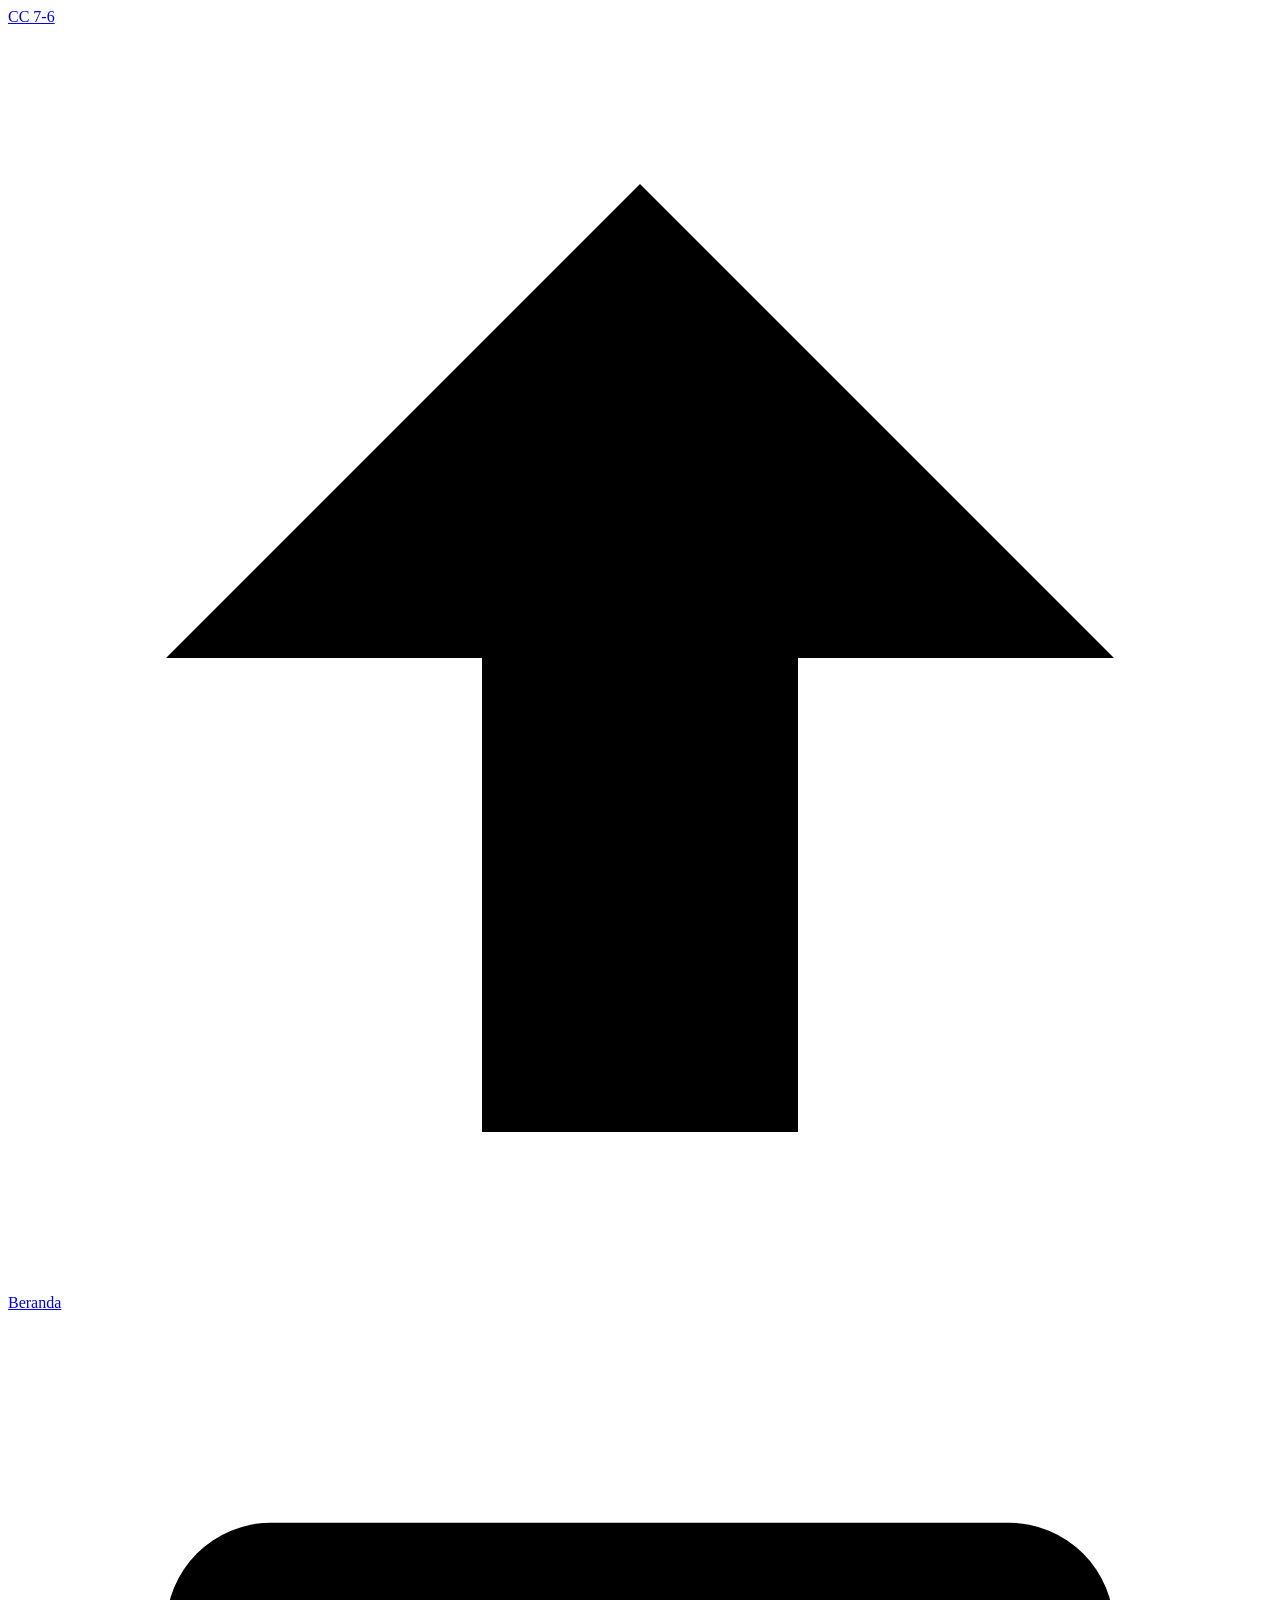
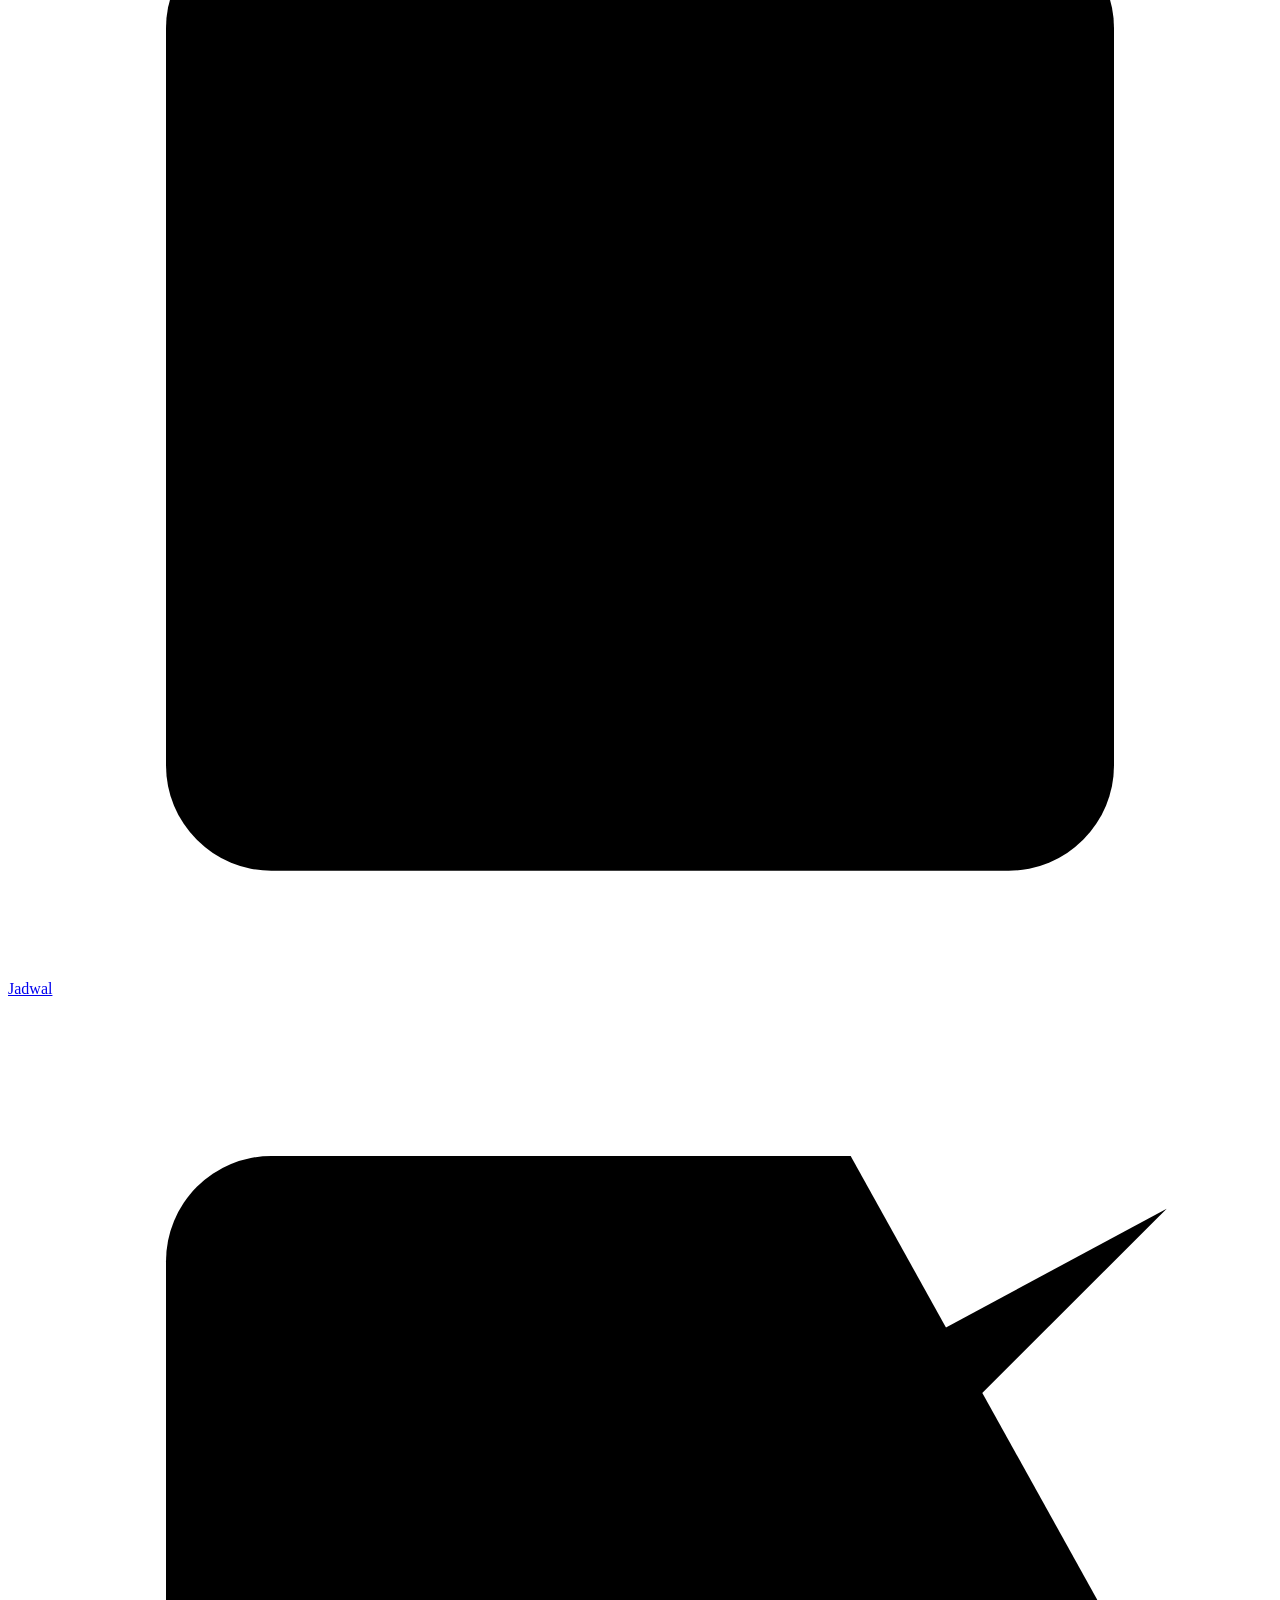
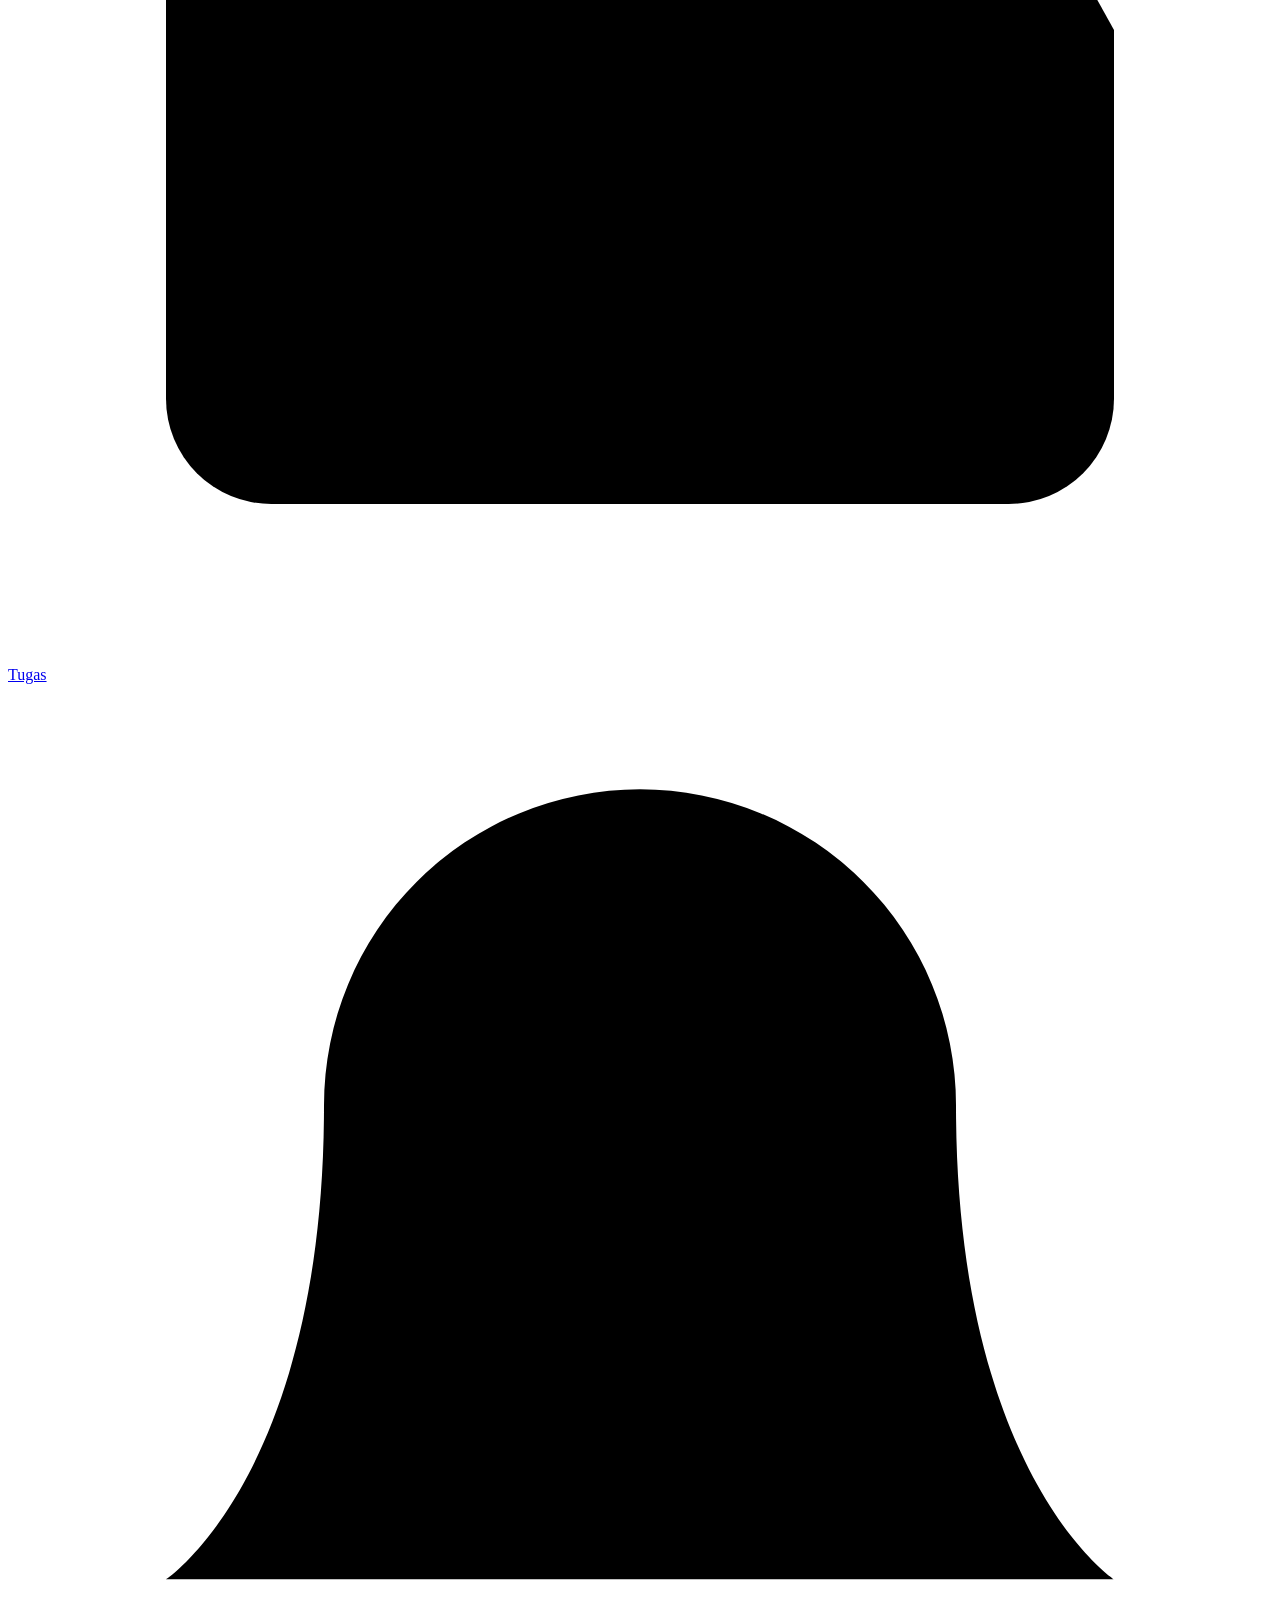
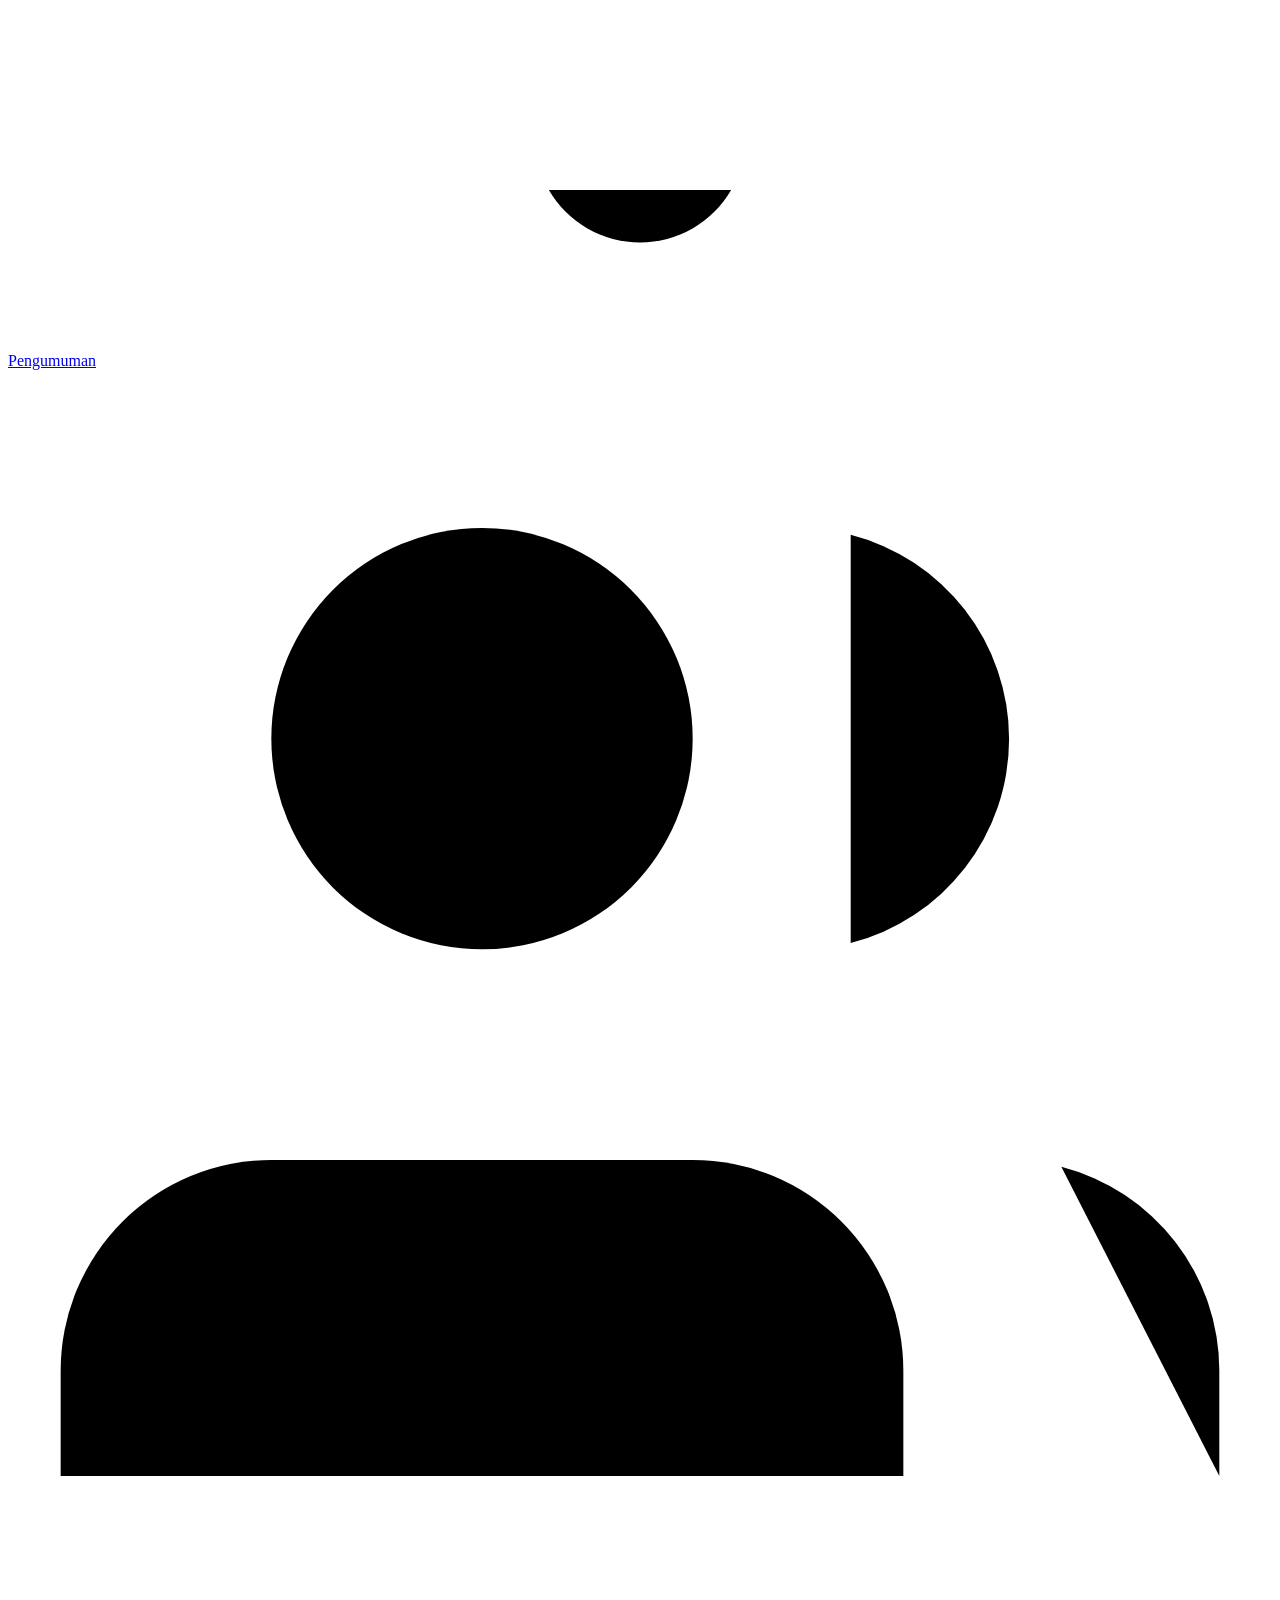
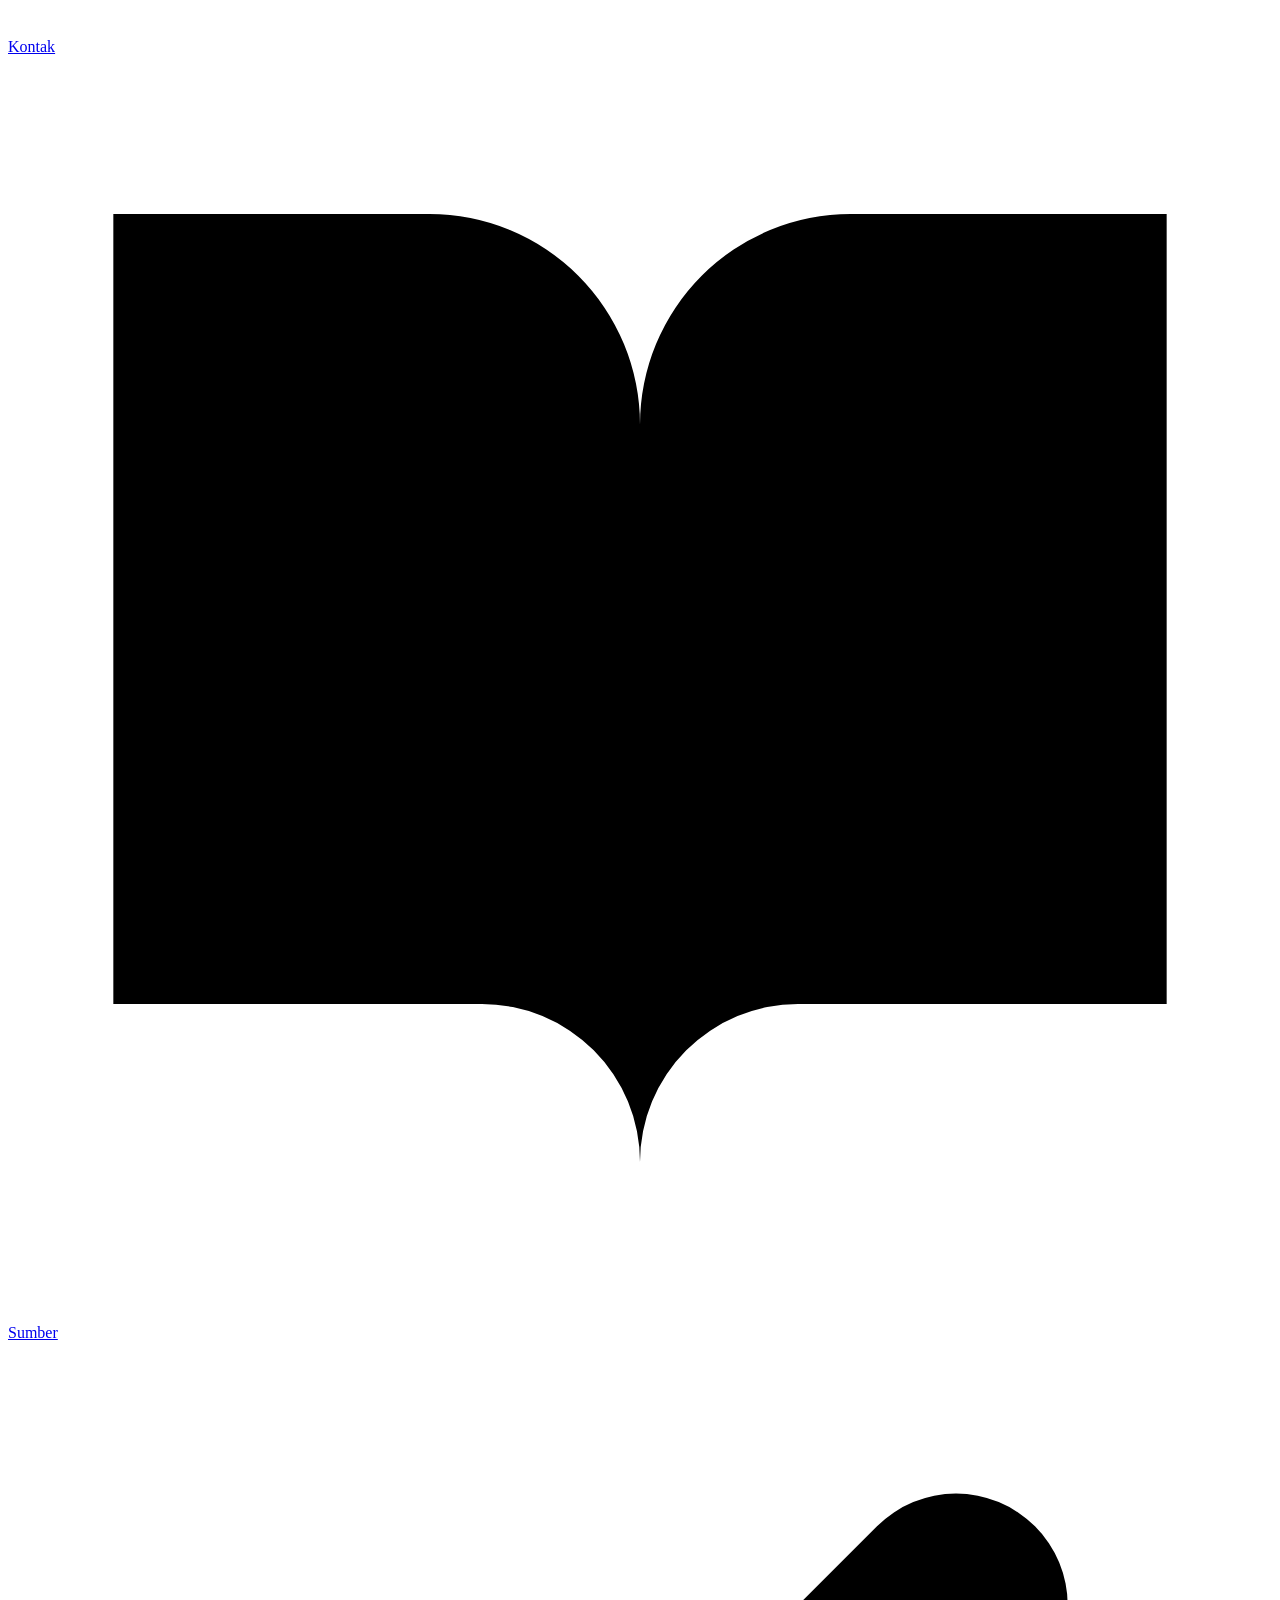
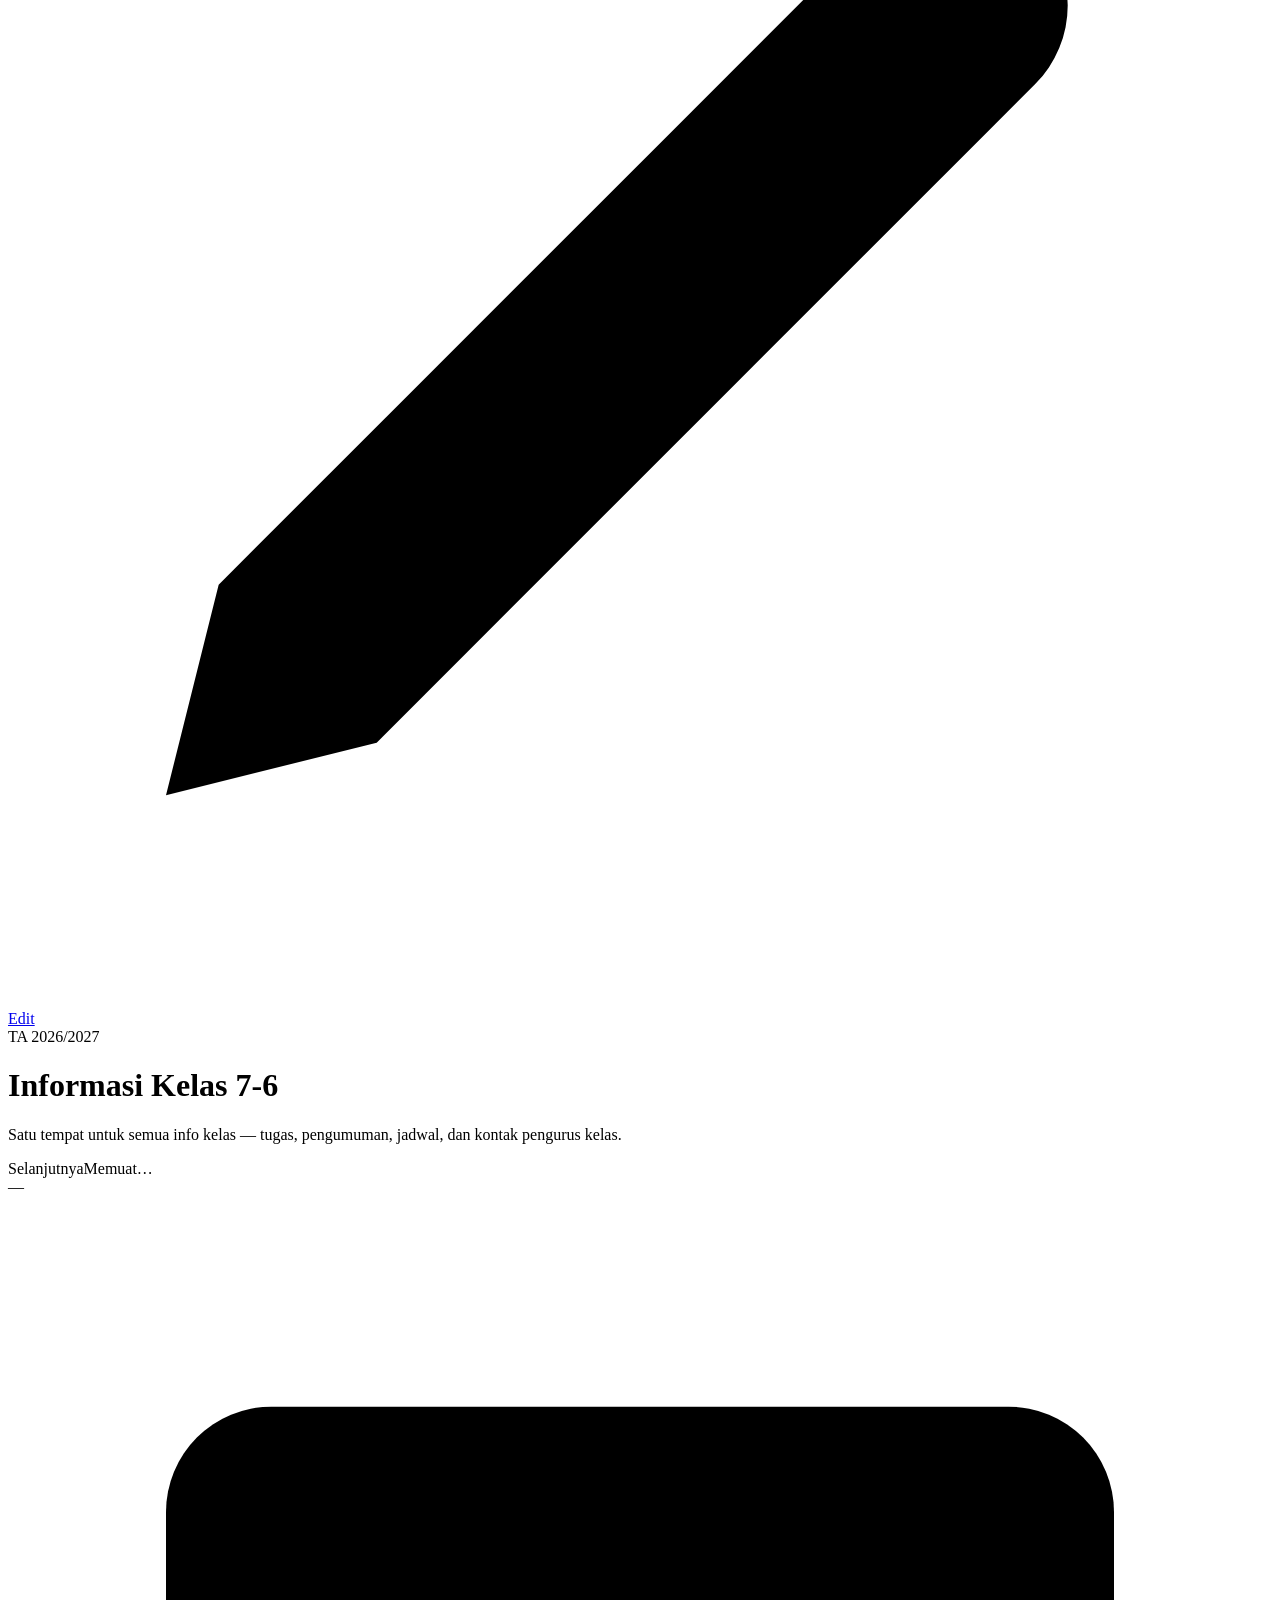
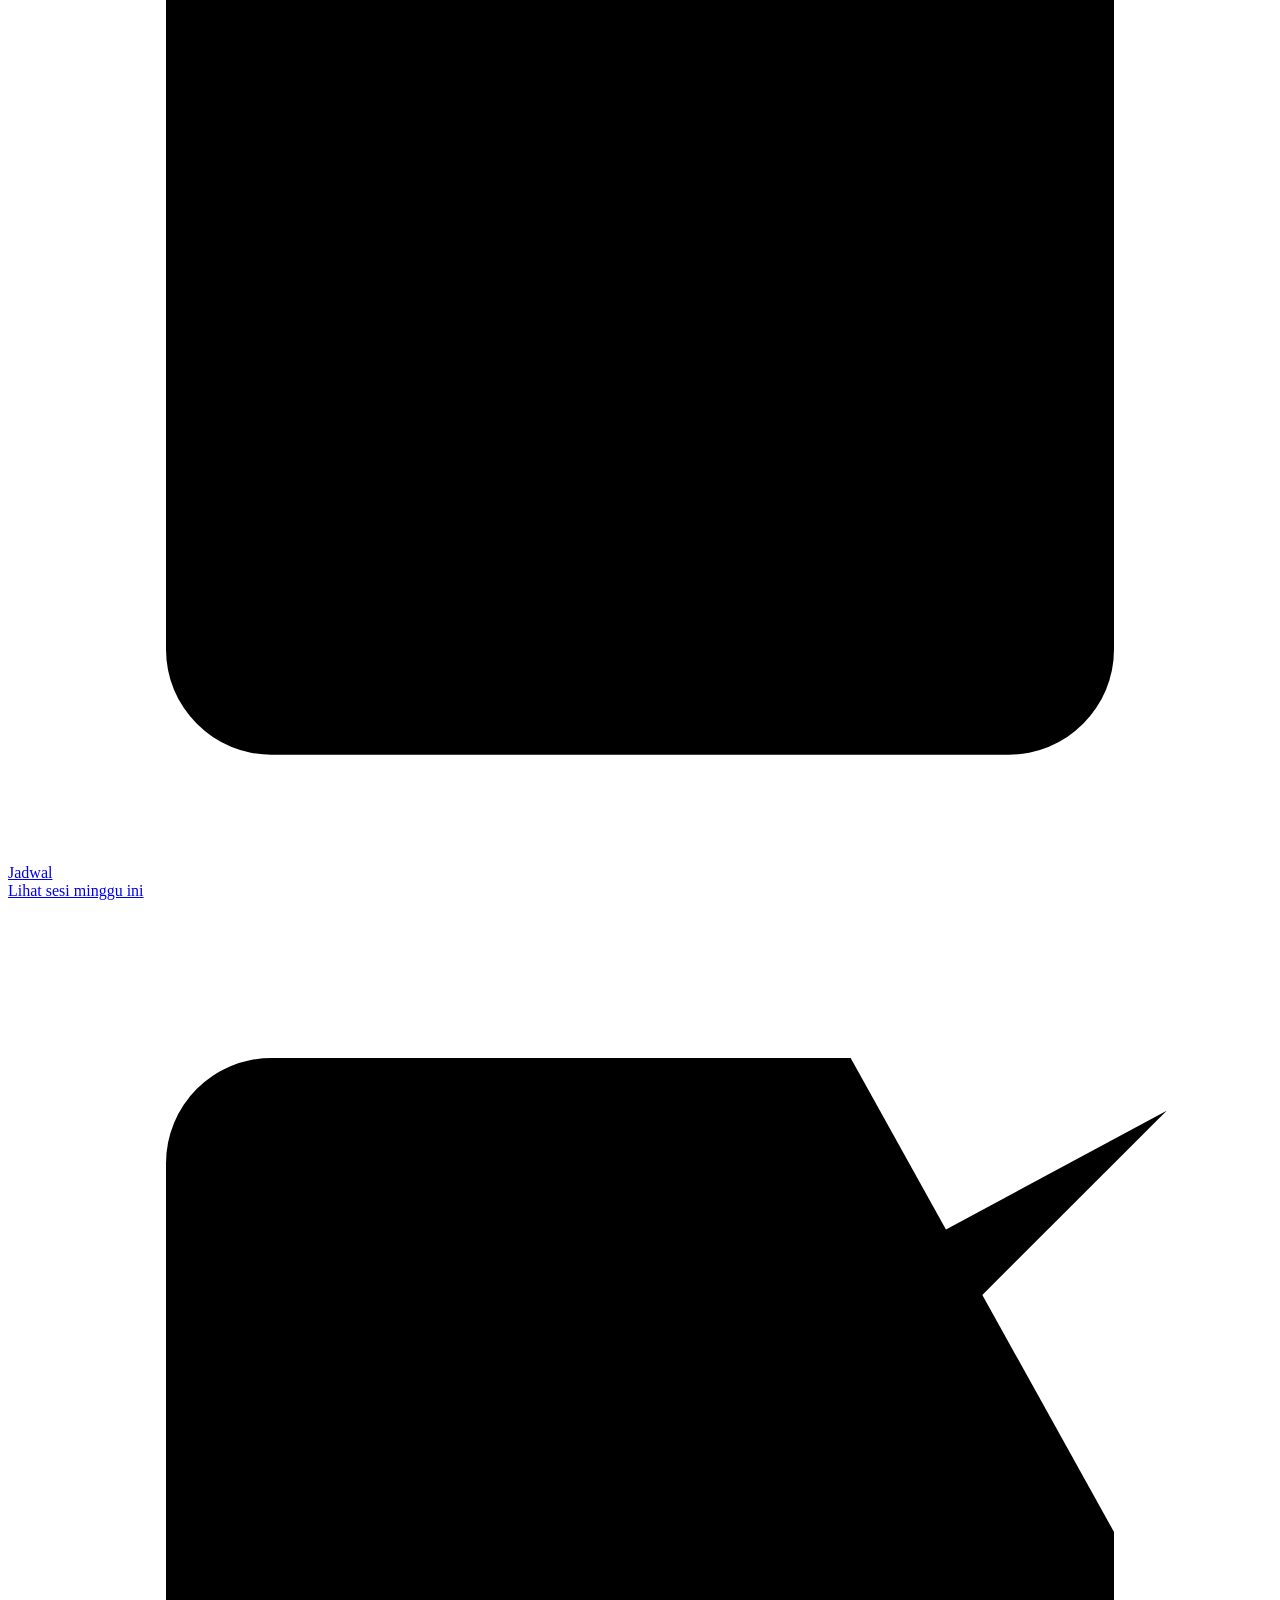
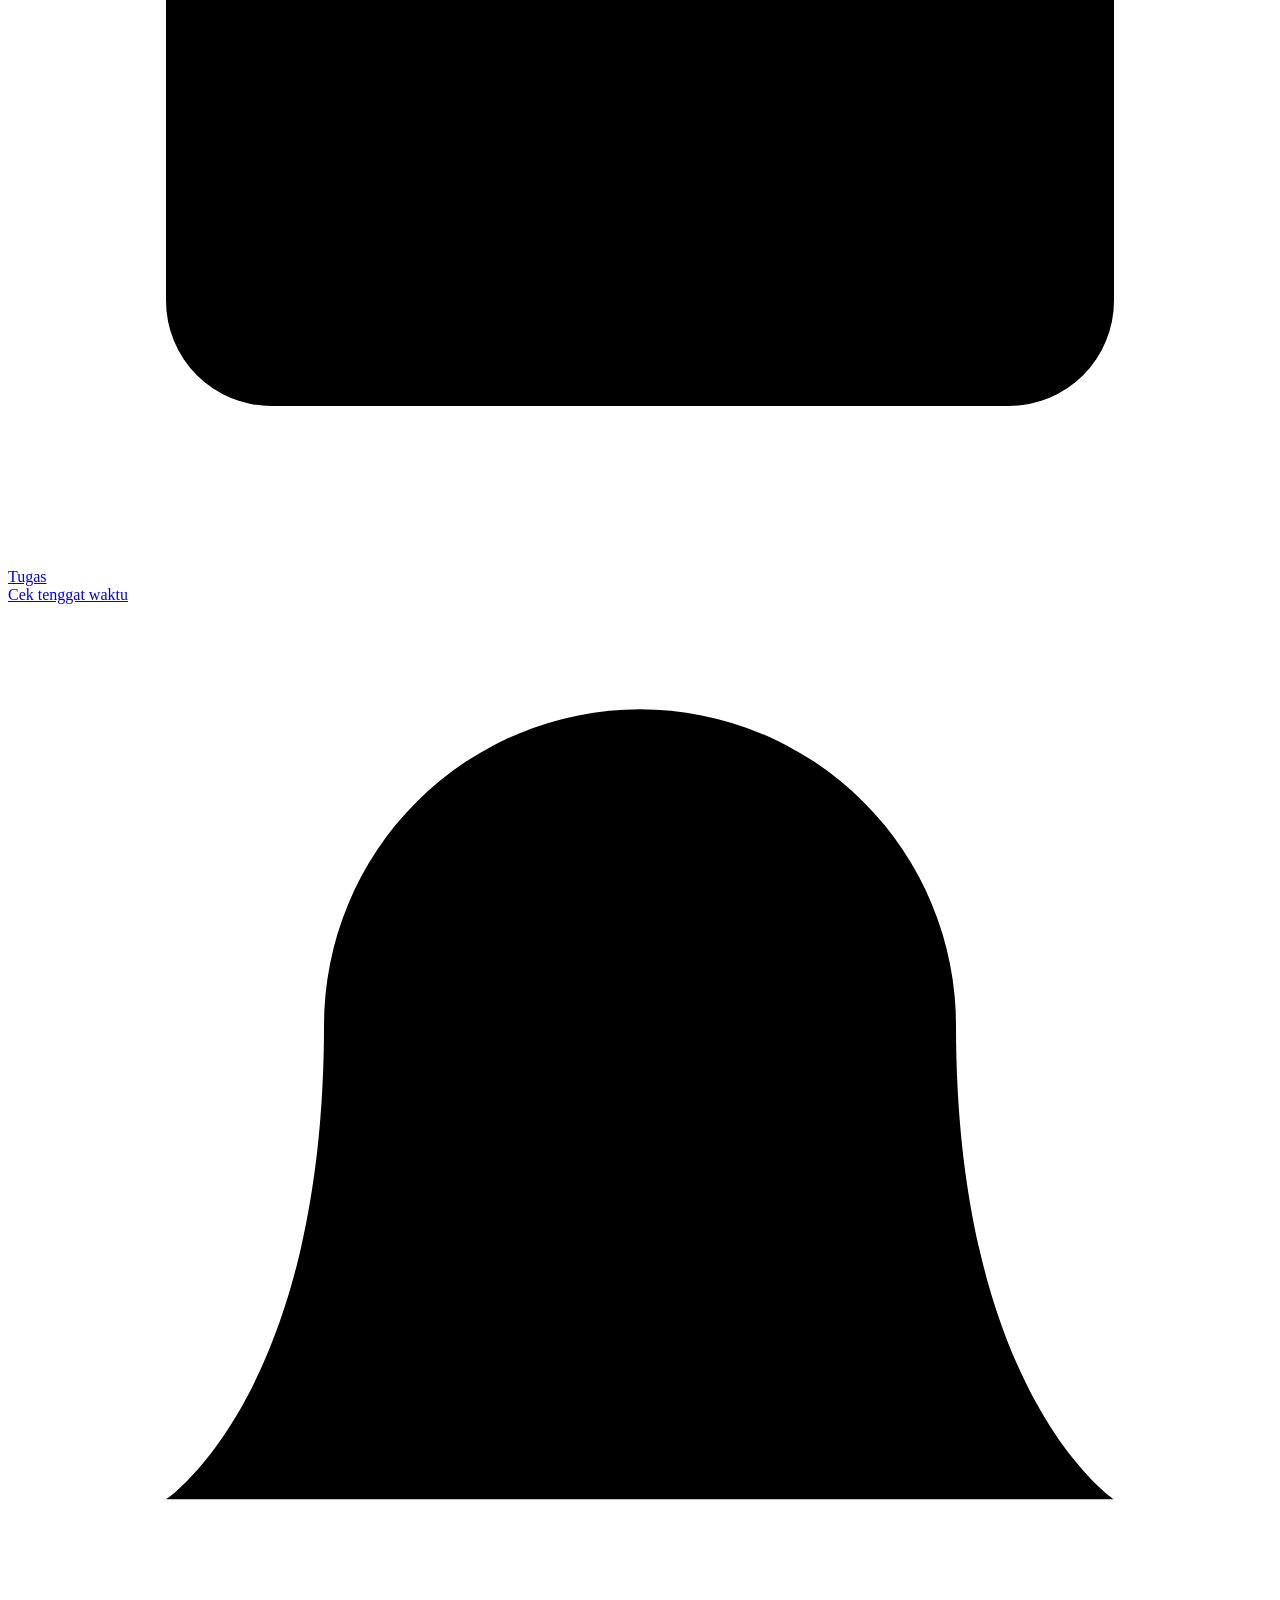
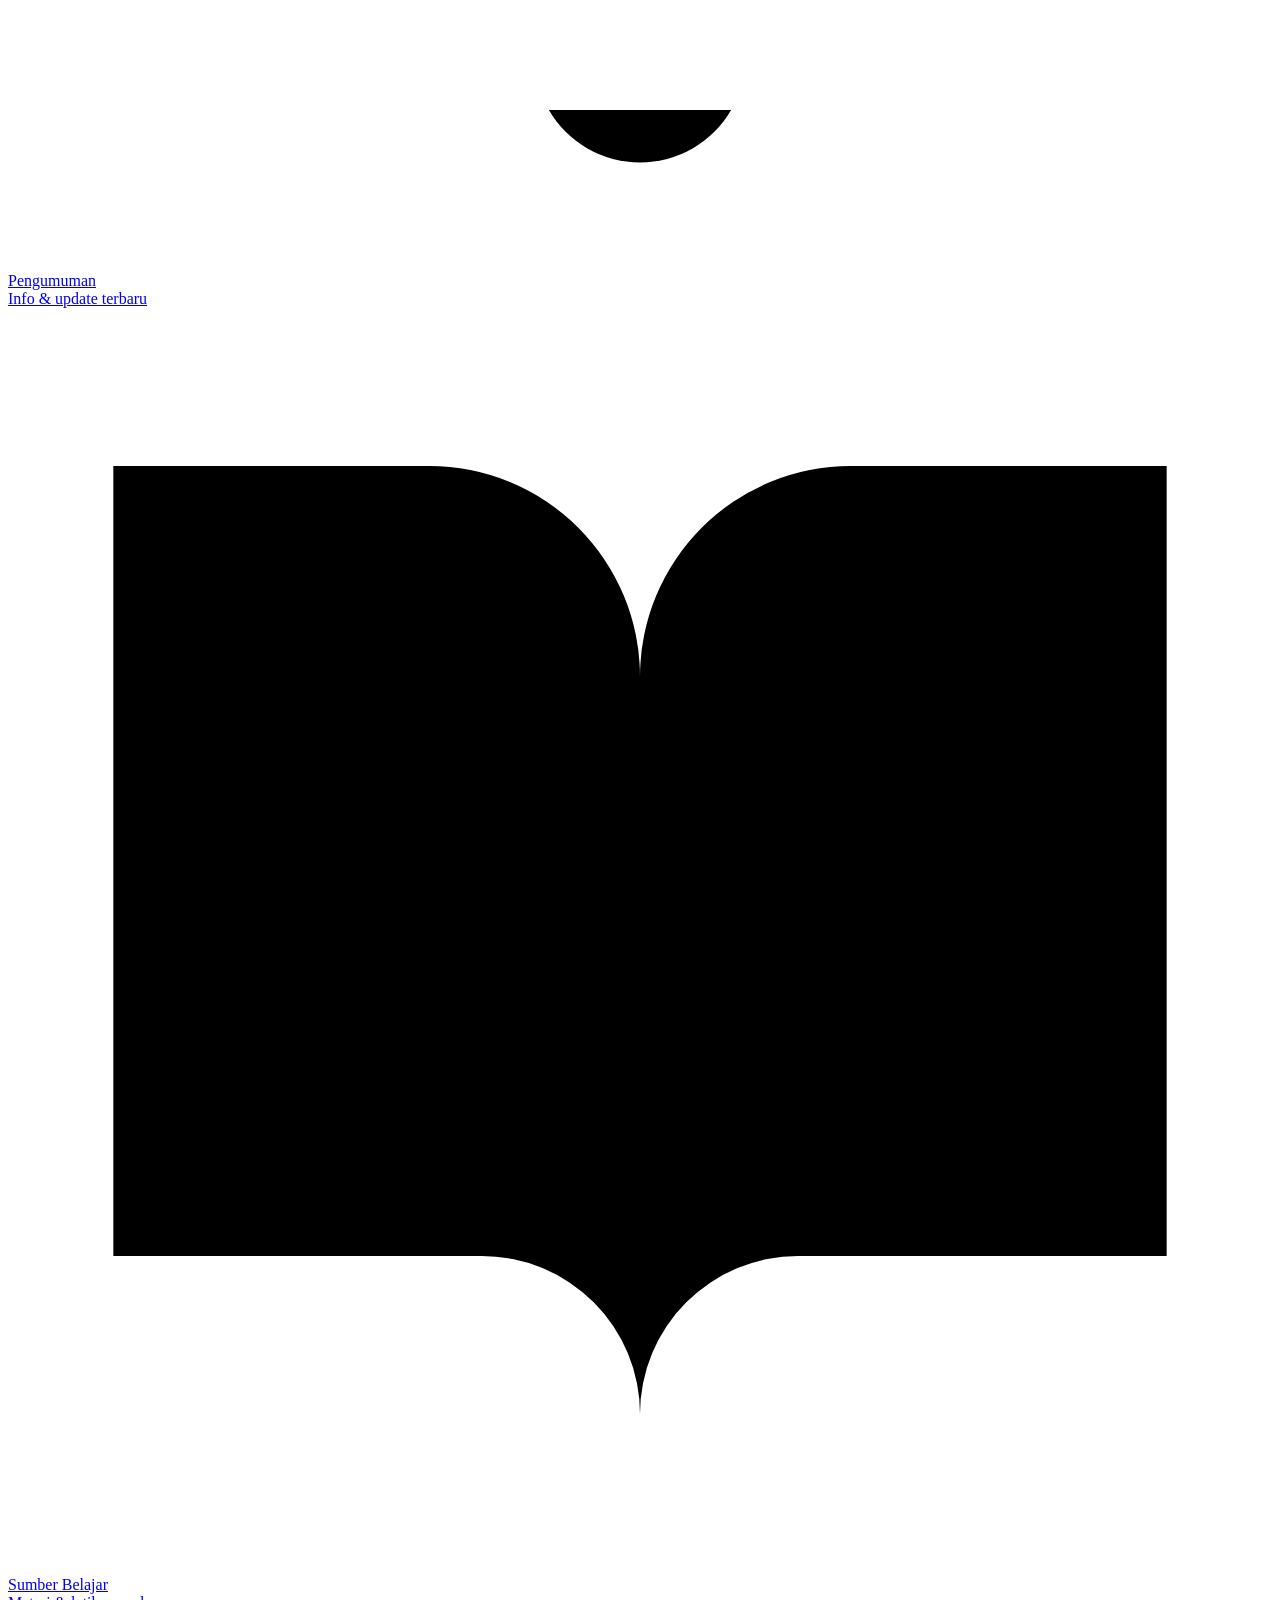
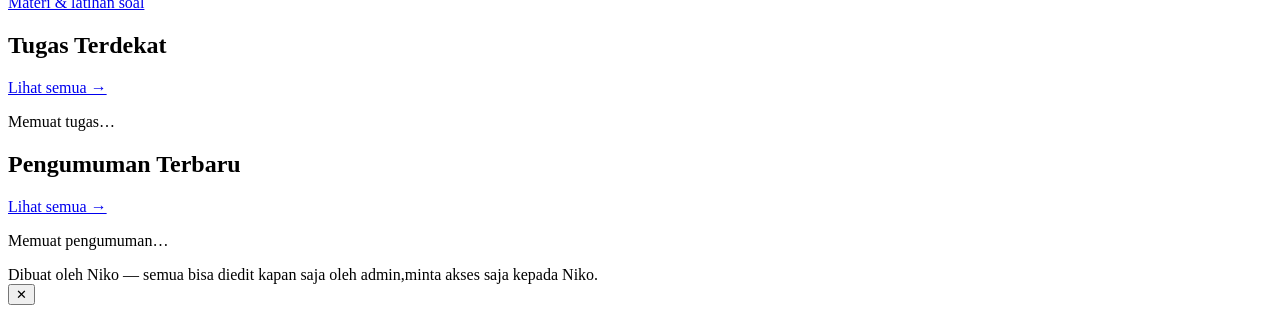
==== index.html @ 16ee94bc "Create index.html" ====
<!DOCTYPE html>
<html lang="id">
<head>
<meta charset="UTF-8">
<meta name="viewport" content="width=device-width, initial-scale=1.0">
<title>Ruang Kelas · 7-6 </title>
<link rel="preconnect" href="https://fonts.googleapis.com">
<link href="https://fonts.googleapis.com/css2?family=Plus+Jakarta+Sans:wght@500;600;700;800&family=Inter:wght@400;500;600&family=JetBrains+Mono:wght@500;600&display=swap" rel="stylesheet">
<link rel="stylesheet" href="styles.css">
</head>
<body>

<div class="ambient"><div class="blob orange"></div><div class="blob blue"></div><div class="blob small"></div></div>

<div class="topbar">
  <a href="index.html" class="brand"><span class="dot"></span>CC 7-6</a>
  <nav class="topnav">
    <a href="index.html" class="active"><svg viewBox="0 0 24 24"><path d="M3 12l9-9 9 9"/><path d="M9 21V9h6v12"/></svg>Beranda</a>
    <a href="jadwal.html"><svg viewBox="0 0 24 24"><rect x="3" y="4" width="18" height="18" rx="2"/><line x1="16" y1="2" x2="16" y2="6"/><line x1="8" y1="2" x2="8" y2="6"/><line x1="3" y1="10" x2="21" y2="10"/></svg>Jadwal</a>
    <a href="tugas.html"><svg viewBox="0 0 24 24"><polyline points="9 11 12 14 22 4"/><path d="M21 12v7a2 2 0 01-2 2H5a2 2 0 01-2-2V5a2 2 0 012-2h11"/></svg>Tugas</a>
    <a href="pengumuman.html"><svg viewBox="0 0 24 24"><path d="M18 8A6 6 0 006 8c0 7-3 9-3 9h18s-3-2-3-9"/><path d="M13.73 21a2 2 0 01-3.46 0"/></svg>Pengumuman</a>
    <a href="kontak.html"><svg viewBox="0 0 24 24"><path d="M17 21v-2a4 4 0 00-4-4H5a4 4 0 00-4 4v2"/><circle cx="9" cy="7" r="4"/><path d="M23 21v-2a4 4 0 00-3-3.87"/><path d="M16 3.13a4 4 0 010 7.75"/></svg>Kontak</a>
    <a href="sumber.html"><svg viewBox="0 0 24 24"><path d="M2 3h6a4 4 0 014 4v14a3 3 0 00-3-3H2z"/><path d="M22 3h-6a4 4 0 00-4 4v14a3 3 0 013-3h7z"/></svg>Sumber</a>
  </nav>
  <a href="#" class="edit-btn"><svg viewBox="0 0 24 24"><path d="M12 20h9"/><path d="M16.5 3.5a2.121 2.121 0 013 3L7 19l-4 1 1-4z"/></svg>Edit</a>
</div>

<div class="hero" data-reveal>
  <span class="eyebrow"><span class="pulse"></span>TA 2026/2027</span>
  <h1>Informasi Kelas 7-6</h1>
  <p>Satu tempat untuk semua info kelas — tugas, pengumuman, jadwal, dan kontak pengurus kelas.</p>
  <div class="countdown">
    <div class="countdown-inner">
      <div class="label"><span class="tag">Selanjutnya</span><span class="what" id="next-name">Memuat…</span></div>
      <div class="timer mono" id="countdown-timer">—</div>
    </div>
  </div>
</div>

<main>

  <div class="quick-grid" data-reveal>
    <a class="quick-card" href="jadwal.html"><div class="icon-wrap"><svg viewBox="0 0 24 24"><rect x="3" y="4" width="18" height="18" rx="2"/><line x1="16" y1="2" x2="16" y2="6"/><line x1="8" y1="2" x2="8" y2="6"/><line x1="3" y1="10" x2="21" y2="10"/></svg></div><div class="title">Jadwal</div><div class="sub">Lihat sesi minggu ini</div></a>
    <a class="quick-card" href="tugas.html"><div class="icon-wrap"><svg viewBox="0 0 24 24"><polyline points="9 11 12 14 22 4"/><path d="M21 12v7a2 2 0 01-2 2H5a2 2 0 01-2-2V5a2 2 0 012-2h11"/></svg></div><div class="title">Tugas</div><div class="sub">Cek tenggat waktu</div></a>
    <a class="quick-card" href="pengumuman.html"><div class="icon-wrap"><svg viewBox="0 0 24 24"><path d="M18 8A6 6 0 006 8c0 7-3 9-3 9h18s-3-2-3-9"/><path d="M13.73 21a2 2 0 01-3.46 0"/></svg></div><div class="title">Pengumuman</div><div class="sub">Info & update terbaru</div></a>
    <a class="quick-card" href="sumber.html"><div class="icon-wrap"><svg viewBox="0 0 24 24"><path d="M2 3h6a4 4 0 014 4v14a3 3 0 00-3-3H2z"/><path d="M22 3h-6a4 4 0 00-4 4v14a3 3 0 013-3h7z"/></svg></div><div class="title">Sumber Belajar</div><div class="sub">Materi & latihan soal</div></a>
  </div>

  <div class="preview-grid">
    <div class="panel" data-reveal>
      <div class="kicker">
        <div class="left"><span class="swatch orange"></span><h2>Tugas Terdekat</h2></div>
        <a class="see-all" href="tugas.html">Lihat semua →</a>
      </div>
      <div id="upcoming-preview"><p class="state-msg">Memuat tugas…</p></div>
    </div>
    <div class="panel" data-reveal>
      <div class="kicker">
        <div class="left"><span class="swatch blue"></span><h2>Pengumuman Terbaru</h2></div>
        <a class="see-all" href="pengumuman.html">Lihat semua →</a>
      </div>
      <div id="announcement-preview"><p class="state-msg">Memuat pengumuman…</p></div>
    </div>
  </div>

</main>

<footer>Dibuat oleh Niko — semua bisa diedit kapan saja oleh admin,minta akses saja kepada Niko.</footer>

<div class="modal-overlay" id="modal-overlay">
  <div class="modal">
    <button class="modal-close" id="modal-close" aria-label="Tutup">✕</button>
    <span class="modal-tag" id="modal-tag"></span>
    <h3 id="modal-title"></h3>
    <p id="modal-body"></p>
  </div>
</div>

<script src="script.js"></script>
<script>
  fetchSheet(ASSIGNMENTS_CSV_URL).then(rows => {
    const upcoming = computeUpcoming(rows).slice(0, 3);
    setCountdownFromRows(computeUpcoming(rows));
    const el = document.getElementById('upcoming-preview');
    if(!upcoming.length){ el.innerHTML = '<p class="state-msg">Tidak ada tugas mendatang. 🎉</p>'; return; }
    el.innerHTML = upcoming.map(r => {
      const id = registerModal('orange', 'Tenggat ' + (r.DueDateDisplay || ''), r.Name || '', r.FullDetails || '');
      return `<div class="ticket" data-modal="${id}">
        <span class="name">${escapeHtml(r.Name || '')}${r.ShortNote ? `<small>${escapeHtml(r.ShortNote)}</small>` : ''}</span>
        <span class="due mono">${escapeHtml(r.DueDateDisplay || '')}</span>
      </div>`;
    }).join('');
    attachModalHandlers();
  }).catch(() => {
    document.getElementById('upcoming-preview').innerHTML = '<p class="state-msg error">Sheet tugas belum terhubung — lihat panduan setup.</p>';
    document.getElementById('next-name').textContent = 'Belum terhubung';
  });

  fetchSheet(ANNOUNCEMENTS_CSV_URL).then(rows => {
    const latest = rows.slice(-2).reverse();
    const el = document.getElementById('announcement-preview');
    if(!latest.length){ el.innerHTML = '<p class="state-msg">Belum ada pengumuman.</p>'; return; }
    el.innerHTML = latest.map(r => {
      const id = registerModal('blue', 'Diposting ' + (r.DatePosted || ''), r.ShortText || '', r.FullDetails || '');
      return `<div class="announcement" data-modal="${id}">
        <span class="date mono">${escapeHtml(r.DatePosted || '')}</span>
        <p>${escapeHtml(r.ShortText || '')}</p>
      </div>`;
    }).join('');
    attachModalHandlers();
  }).catch(() => {
    document.getElementById('announcement-preview').innerHTML = '<p class="state-msg error">Sheet pengumuman belum terhubung — lihat panduan setup.</p>';
  });
</script>

</body>
</html>
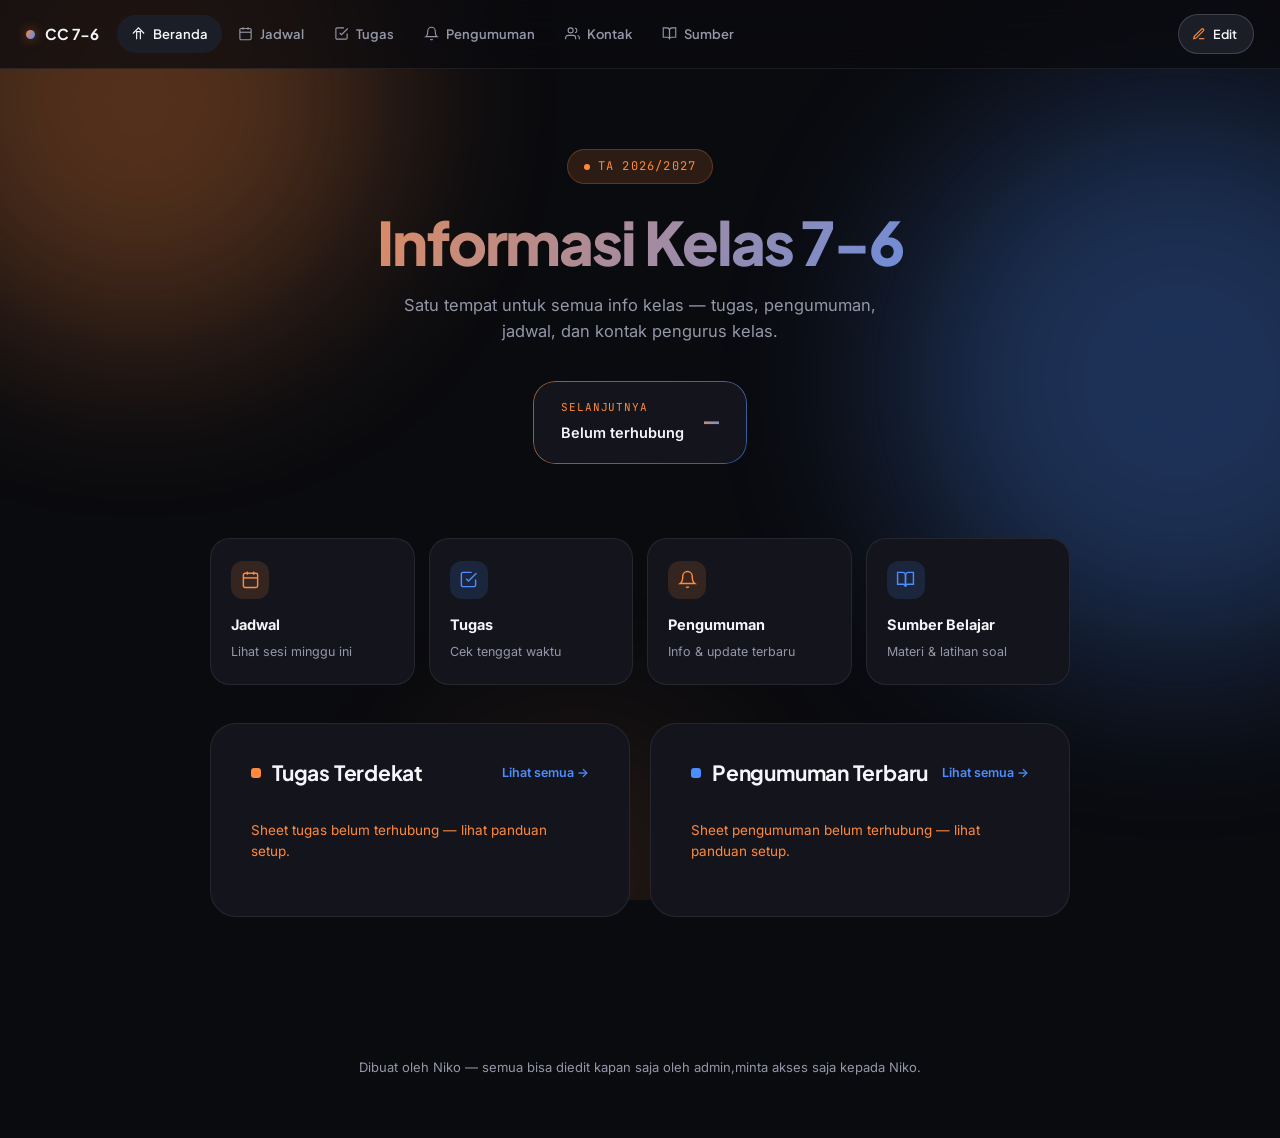
==== commit dcf13cfb: "Update index.html" ====
--- a/index.html
+++ b/index.html
@@ -3,6 +3,7 @@
 <head>
 <meta charset="UTF-8">
 <meta name="viewport" content="width=device-width, initial-scale=1.0">
+  <link rel="icon" type="image/png" href="favicon.png">
 <title>Ruang Kelas · 7-6 </title>
 <link rel="preconnect" href="https://fonts.googleapis.com">
 <link href="https://fonts.googleapis.com/css2?family=Plus+Jakarta+Sans:wght@500;600;700;800&family=Inter:wght@400;500;600&family=JetBrains+Mono:wght@500;600&display=swap" rel="stylesheet">
--- a/styles.css
+++ b/styles.css
@@ -0,0 +1,214 @@
+:root{
+  --bg:#0A0B0F;
+  --surface:#14151C;
+  --surface-2:#1C1E27;
+  --surface-3:#252734;
+  --line:rgba(255,255,255,0.08);
+  --line-strong:rgba(255,255,255,0.16);
+  --text:#F5F6FA;
+  --muted:#9497A8;
+  --blue:#4C8DFF;
+  --blue-soft:rgba(76,141,255,0.14);
+  --orange:#FF8A3D;
+  --orange-soft:rgba(255,138,61,0.14);
+  --gradient:linear-gradient(120deg,var(--orange),var(--blue));
+  --ease:cubic-bezier(.16,1,.3,1);
+}
+*{box-sizing:border-box;}
+html{scroll-behavior:smooth;}
+body{
+  margin:0; background:var(--bg); color:var(--text);
+  font-family:'Inter',sans-serif; line-height:1.6;
+  -webkit-font-smoothing:antialiased; overflow-x:hidden;
+  animation:pageFade .6s var(--ease);
+}
+@keyframes pageFade{ from{ opacity:0; transform:translateY(8px); } to{ opacity:1; transform:translateY(0); } }
+h1,h2,h3{ font-family:'Plus Jakarta Sans',sans-serif; margin:0; }
+.mono{ font-family:'JetBrains Mono',monospace; }
+a{ color:inherit; }
+
+[data-reveal]{ opacity:0; transform:translateY(20px); transition:opacity .7s var(--ease), transform .7s var(--ease); }
+[data-reveal].is-visible{ opacity:1; transform:translateY(0); }
+
+/* ---------- Ambient background ---------- */
+.ambient{ position:fixed; inset:0; z-index:-1; overflow:hidden; }
+.blob{ position:absolute; border-radius:50%; filter:blur(95px); opacity:.3; }
+.blob.orange{ width:480px;height:480px; background:var(--orange); top:-140px; left:-100px; animation:float1 20s ease-in-out infinite; }
+.blob.blue{ width:560px;height:560px; background:var(--blue); top:100px; right:-180px; animation:float2 24s ease-in-out infinite; }
+.blob.small{ width:260px;height:260px; background:var(--orange); bottom:-100px; left:35%; opacity:.14; animation:float1 26s ease-in-out infinite reverse; }
+@keyframes float1{ 0%,100%{ transform:translate(0,0); } 50%{ transform:translate(50px,60px); } }
+@keyframes float2{ 0%,100%{ transform:translate(0,0); } 50%{ transform:translate(-60px,-40px); } }
+
+/* ---------- Topbar ---------- */
+.topbar{
+  position:sticky; top:0; z-index:60;
+  display:flex; align-items:center; gap:18px;
+  padding:14px 26px;
+  background:rgba(10,11,15,0.72);
+  backdrop-filter:blur(20px); -webkit-backdrop-filter:blur(20px);
+  border-bottom:1px solid var(--line);
+  flex-wrap:wrap;
+}
+.brand{ display:flex; align-items:center; gap:10px; font-family:'Plus Jakarta Sans',sans-serif; font-weight:700; font-size:15px; white-space:nowrap; text-decoration:none; color:var(--text); }
+.brand .dot{ width:9px;height:9px;border-radius:50%; background:var(--gradient); flex-shrink:0; box-shadow:0 0 12px rgba(255,138,61,.5); }
+.topnav{ display:flex; gap:2px; overflow-x:auto; flex:1; scrollbar-width:none; }
+.topnav::-webkit-scrollbar{ display:none; }
+.topnav a{
+  text-decoration:none; display:flex; align-items:center; gap:7px;
+  font-family:'Plus Jakarta Sans',sans-serif; font-weight:600; font-size:13px;
+  color:var(--muted); padding:9px 14px; border-radius:999px; white-space:nowrap;
+  transition:background .25s var(--ease), color .25s var(--ease);
+}
+.topnav a svg{ width:15px; height:15px; stroke:currentColor; fill:none; stroke-width:1.8; }
+.topnav a:hover{ color:var(--text); }
+.topnav a.active{ background:var(--surface-2); color:var(--text); }
+
+.edit-btn{
+  display:inline-flex; align-items:center; gap:7px;
+  padding:9px 16px 9px 13px; border-radius:999px;
+  background:var(--surface-2); border:1px solid var(--line-strong);
+  color:var(--text); text-decoration:none;
+  font-family:'Plus Jakarta Sans',sans-serif; font-weight:600; font-size:12.5px;
+  white-space:nowrap; transition:transform .25s var(--ease), border-color .25s var(--ease), background .25s var(--ease);
+}
+.edit-btn svg{ width:14px; height:14px; stroke:var(--orange); fill:none; stroke-width:2; }
+.edit-btn:hover{ transform:translateY(-1px); border-color:var(--orange); background:var(--surface-3); }
+
+/* ---------- Page head ---------- */
+.page-head{ max-width:900px; margin:0 auto; padding:52px 24px 6px; }
+.page-head .eyebrow{
+  display:inline-flex; align-items:center; gap:8px;
+  font-family:'JetBrains Mono',monospace; font-size:11.5px; letter-spacing:.1em; text-transform:uppercase;
+  color:var(--orange); background:var(--orange-soft); padding:6px 14px; border-radius:999px; margin-bottom:18px;
+  border:1px solid rgba(255,138,61,0.25);
+}
+.page-head h1{ font-size:clamp(30px,5.5vw,44px); font-weight:800; letter-spacing:-0.03em; }
+.page-head p{ color:var(--muted); margin-top:12px; max-width:520px; font-size:15.5px; }
+
+/* ---------- Hero (Beranda) ---------- */
+.hero{ max-width:960px; margin:0 auto; padding:80px 24px 30px; text-align:center; }
+.hero .eyebrow{
+  display:inline-flex; align-items:center; gap:8px;
+  font-family:'JetBrains Mono',monospace; font-size:12px; letter-spacing:.1em; text-transform:uppercase;
+  color:var(--orange); background:var(--orange-soft); padding:7px 16px; border-radius:999px; margin-bottom:26px;
+  border:1px solid rgba(255,138,61,0.25);
+}
+.hero .eyebrow .pulse{ width:6px;height:6px;border-radius:50%; background:var(--orange); animation:pulse 2s ease-in-out infinite; }
+@keyframes pulse{ 0%,100%{ opacity:1; box-shadow:0 0 0 0 rgba(255,138,61,.5); } 50%{ opacity:.5; box-shadow:0 0 0 6px rgba(255,138,61,0); } }
+.hero h1{ font-size:clamp(38px,7vw,60px); font-weight:800; letter-spacing:-0.035em; background:var(--gradient); -webkit-background-clip:text; background-clip:text; color:transparent; line-height:1.06; }
+.hero p{ max-width:480px; margin:18px auto 0; color:var(--muted); font-size:16.5px; }
+
+.countdown{ display:inline-flex; align-items:center; gap:20px; margin-top:36px; background:var(--surface); padding:2px; border-radius:22px; position:relative; }
+.countdown::before{ content:''; position:absolute; inset:0; border-radius:22px; padding:1px; background:var(--gradient); -webkit-mask:linear-gradient(#fff 0 0) content-box, linear-gradient(#fff 0 0); -webkit-mask-composite:xor; mask-composite:exclude; opacity:.6; }
+.countdown-inner{ display:flex; align-items:center; gap:20px; background:var(--surface); border-radius:20px; padding:16px 26px; position:relative; }
+.countdown .label{ text-align:left; }
+.countdown .label .tag{ font-family:'JetBrains Mono',monospace; font-size:11px; letter-spacing:.08em; color:var(--orange); text-transform:uppercase; display:block; margin-bottom:4px; }
+.countdown .label .what{ font-size:14.5px; font-weight:600; color:var(--text); }
+.countdown .timer{ font-family:'JetBrains Mono',monospace; font-size:25px; font-weight:600; letter-spacing:-0.01em; white-space:nowrap; background:var(--gradient); -webkit-background-clip:text; background-clip:text; color:transparent; }
+@media (max-width:480px){ .countdown-inner{ flex-direction:column; gap:8px; padding:16px 20px; } }
+
+main{ max-width:900px; margin:0 auto; padding:8px 20px 100px; }
+
+/* ---------- Quick access grid ---------- */
+.quick-grid{ display:grid; grid-template-columns:repeat(auto-fit,minmax(150px,1fr)); gap:14px; margin-top:36px; }
+.quick-card{
+  background:var(--surface); border:1px solid var(--line); border-radius:20px; padding:22px 20px;
+  text-decoration:none; color:var(--text); display:flex; flex-direction:column; gap:14px;
+  transition:transform .3s var(--ease), border-color .3s var(--ease), box-shadow .3s var(--ease);
+}
+.quick-card:hover{ transform:translateY(-4px); border-color:rgba(76,141,255,.4); box-shadow:0 18px 34px -18px rgba(76,141,255,.35); }
+.quick-card .icon-wrap{ width:38px;height:38px;border-radius:12px; display:flex; align-items:center; justify-content:center; background:var(--blue-soft); }
+.quick-card:nth-child(odd) .icon-wrap{ background:var(--orange-soft); }
+.quick-card:nth-child(odd) .icon-wrap svg{ stroke:var(--orange); }
+.quick-card .icon-wrap svg{ width:19px;height:19px; stroke:var(--blue); fill:none; stroke-width:1.8; }
+.quick-card .title{ font-weight:700; font-size:14.5px; }
+.quick-card .sub{ font-size:12.5px; color:var(--muted); margin-top:-8px; }
+
+/* ---------- Two-column preview (Beranda) ---------- */
+.preview-grid{ display:grid; grid-template-columns:1fr 1fr; gap:20px; margin-top:16px; }
+@media (max-width:760px){ .preview-grid{ grid-template-columns:1fr; } }
+
+section, .panel{ background:var(--surface); border:1px solid var(--line); border-radius:26px; padding:32px clamp(20px,4vw,40px); margin-top:22px; }
+section .kicker, .panel .kicker{ display:flex; align-items:center; justify-content:space-between; gap:11px; margin-bottom:22px; }
+section .kicker .left, .panel .kicker .left{ display:flex; align-items:center; gap:11px; }
+section .kicker .swatch, .panel .kicker .swatch{ width:10px;height:10px;border-radius:3px; }
+section h2, .panel h2{ font-size:21px; font-weight:700; letter-spacing:-0.01em; }
+.see-all{ font-size:12.5px; font-weight:600; color:var(--blue); text-decoration:none; white-space:nowrap; }
+.see-all:hover{ text-decoration:underline; }
+.swatch.blue{ background:var(--blue); } .swatch.orange{ background:var(--orange); }
+
+.hint{ font-size:12px; color:var(--muted); margin:-14px 0 20px; }
+.state-msg{ font-size:13.5px; color:var(--muted); padding:8px 0; }
+.state-msg.error{ color:var(--orange); }
+.subhead{ font-size:12.5px; font-weight:700; text-transform:uppercase; letter-spacing:.06em; color:var(--muted); margin:22px 0 12px; }
+.subhead:first-child{ margin-top:0; }
+
+/* ---------- Schedule rows ---------- */
+.sked-row{ display:grid; grid-template-columns:100px 1fr; gap:16px; padding:15px 0; border-bottom:1px solid var(--line); font-size:15px; opacity:0; animation:rowIn .5s var(--ease) forwards; }
+@keyframes rowIn{ from{ opacity:0; transform:translateX(-8px);} to{ opacity:1; transform:translateX(0);} }
+.sked-row:last-child{ border-bottom:none; }
+.sked-row .day{ font-family:'JetBrains Mono',monospace; font-weight:600; font-size:12px; color:var(--blue); background:var(--blue-soft); padding:5px 0; border-radius:7px; text-align:center; height:fit-content; }
+
+/* ---------- Clickable cards ---------- */
+.ticket, .announcement{ cursor:pointer; transition:transform .25s var(--ease), border-color .25s var(--ease), box-shadow .25s var(--ease); opacity:0; animation:rowIn .5s var(--ease) forwards; }
+.ticket{ display:flex; justify-content:space-between; align-items:center; gap:16px; background:var(--surface-2); border:1px solid transparent; border-radius:16px; padding:18px 22px; margin-bottom:12px; }
+.ticket:hover{ transform:translateY(-3px); border-color:rgba(255,138,61,.4); box-shadow:0 16px 32px -18px rgba(255,138,61,.4); }
+.ticket:last-child{ margin-bottom:0; }
+.ticket .name{ font-weight:600; font-size:15px; }
+.ticket .name small{ display:block; color:var(--muted); font-weight:400; font-size:12.5px; margin-top:3px; }
+.ticket .due{ font-family:'JetBrains Mono',monospace; font-size:12.5px; background:var(--orange-soft); color:var(--orange); padding:7px 13px; border-radius:999px; white-space:nowrap; font-weight:600; }
+.ticket.past .due{ background:var(--surface-3); color:var(--muted); }
+.ticket.past{ opacity:.6 !important; }
+.ticket.past:hover{ opacity:1 !important; }
+
+.announcement{ display:flex; gap:16px; padding:18px 20px; border-radius:16px; border:1px solid transparent; margin-bottom:10px; background:var(--surface-2); }
+.announcement:last-child{ margin-bottom:0; }
+.announcement:hover{ transform:translateY(-3px); border-color:rgba(76,141,255,.4); box-shadow:0 16px 32px -18px rgba(76,141,255,.4); }
+.announcement .date{ font-family:'JetBrains Mono',monospace; font-size:12px; color:var(--blue); background:var(--blue-soft); padding:6px 11px; border-radius:8px; height:fit-content; white-space:nowrap; }
+.announcement p{ margin:0; font-size:14.5px; }
+
+/* ---------- Contact cards ---------- */
+.contact-grid{ display:grid; grid-template-columns:1fr 1fr; gap:14px; }
+@media (max-width:520px){ .contact-grid{ grid-template-columns:1fr; } }
+.contact-card{ border:1px solid var(--line); border-radius:18px; padding:20px 22px; background:var(--surface-2); transition:border-color .25s var(--ease), transform .25s var(--ease); }
+.contact-card:hover{ border-color:rgba(255,138,61,.35); transform:translateY(-3px); }
+.contact-card h3{ font-size:14.5px; margin-bottom:6px; }
+.contact-card p{ margin:2px 0; font-size:13.5px; color:var(--muted); }
+.contact-card a.link{ color:var(--blue); text-decoration:none; font-weight:500; }
+.contact-card a.link:hover{ text-decoration:underline; }
+
+/* ---------- Resource list ---------- */
+.resource-list{ list-style:none; margin:0; padding:0; }
+.resource-list li{ padding:15px 6px; border-bottom:1px solid var(--line); display:flex; justify-content:space-between; align-items:center; gap:12px; border-radius:12px; transition:background .25s var(--ease), padding-left .25s var(--ease); }
+.resource-list li:hover{ background:var(--surface-2); padding-left:14px; }
+.resource-list li:last-child{ border-bottom:none; }
+.resource-list a{ color:var(--text); font-weight:600; text-decoration:none; font-size:14.5px; }
+.resource-list a:hover{ color:var(--blue); }
+.resource-list span{ font-size:12.5px; color:var(--muted); }
+
+footer{ text-align:center; padding:40px 20px 60px; font-size:13px; color:var(--muted); }
+
+a:focus-visible, button:focus-visible{ outline:2px solid var(--blue); outline-offset:3px; }
+
+/* ---------- Modal ---------- */
+.modal-overlay{ position:fixed; inset:0; z-index:100; background:rgba(6,7,10,0.72); backdrop-filter:blur(7px); -webkit-backdrop-filter:blur(7px); display:flex; align-items:center; justify-content:center; padding:24px; opacity:0; pointer-events:none; transition:opacity .3s var(--ease); }
+.modal-overlay.open{ opacity:1; pointer-events:auto; }
+.modal{ background:var(--surface-2); border:1px solid var(--line-strong); border-radius:24px; max-width:460px; width:100%; padding:32px; transform:translateY(18px) scale(.96); opacity:0; transition:transform .35s var(--ease), opacity .35s var(--ease); position:relative; }
+.modal-overlay.open .modal{ transform:translateY(0) scale(1); opacity:1; }
+.modal-close{ position:absolute; top:18px; right:18px; width:32px; height:32px; border-radius:50%; background:rgba(255,255,255,0.06); border:none; color:var(--muted); font-size:16px; cursor:pointer; display:flex; align-items:center; justify-content:center; transition:background .2s var(--ease), color .2s var(--ease); }
+.modal-close:hover{ background:rgba(255,255,255,0.12); color:var(--text); }
+.modal .modal-tag{ font-family:'JetBrains Mono',monospace; font-size:11.5px; letter-spacing:.06em; padding:6px 12px; border-radius:999px; display:inline-block; margin-bottom:16px; font-weight:600; }
+.modal .modal-tag.orange{ color:var(--orange); background:var(--orange-soft); }
+.modal .modal-tag.blue{ color:var(--blue); background:var(--blue-soft); }
+.modal h3{ font-size:20px; font-weight:700; margin-bottom:12px; padding-right:24px; }
+.modal p{ font-size:14.5px; color:var(--muted); margin:0; white-space:pre-wrap; }
+
+@media (prefers-reduced-motion: reduce){
+  html{ scroll-behavior:auto; }
+  body{ animation:none; }
+  [data-reveal]{ opacity:1; transform:none; transition:none; }
+  .ticket, .announcement, .sked-row{ opacity:1; animation:none; }
+  .hero .eyebrow .pulse{ animation:none; }
+  .blob{ animation:none; }
+  .modal, .modal-overlay{ transition:none; }
+}
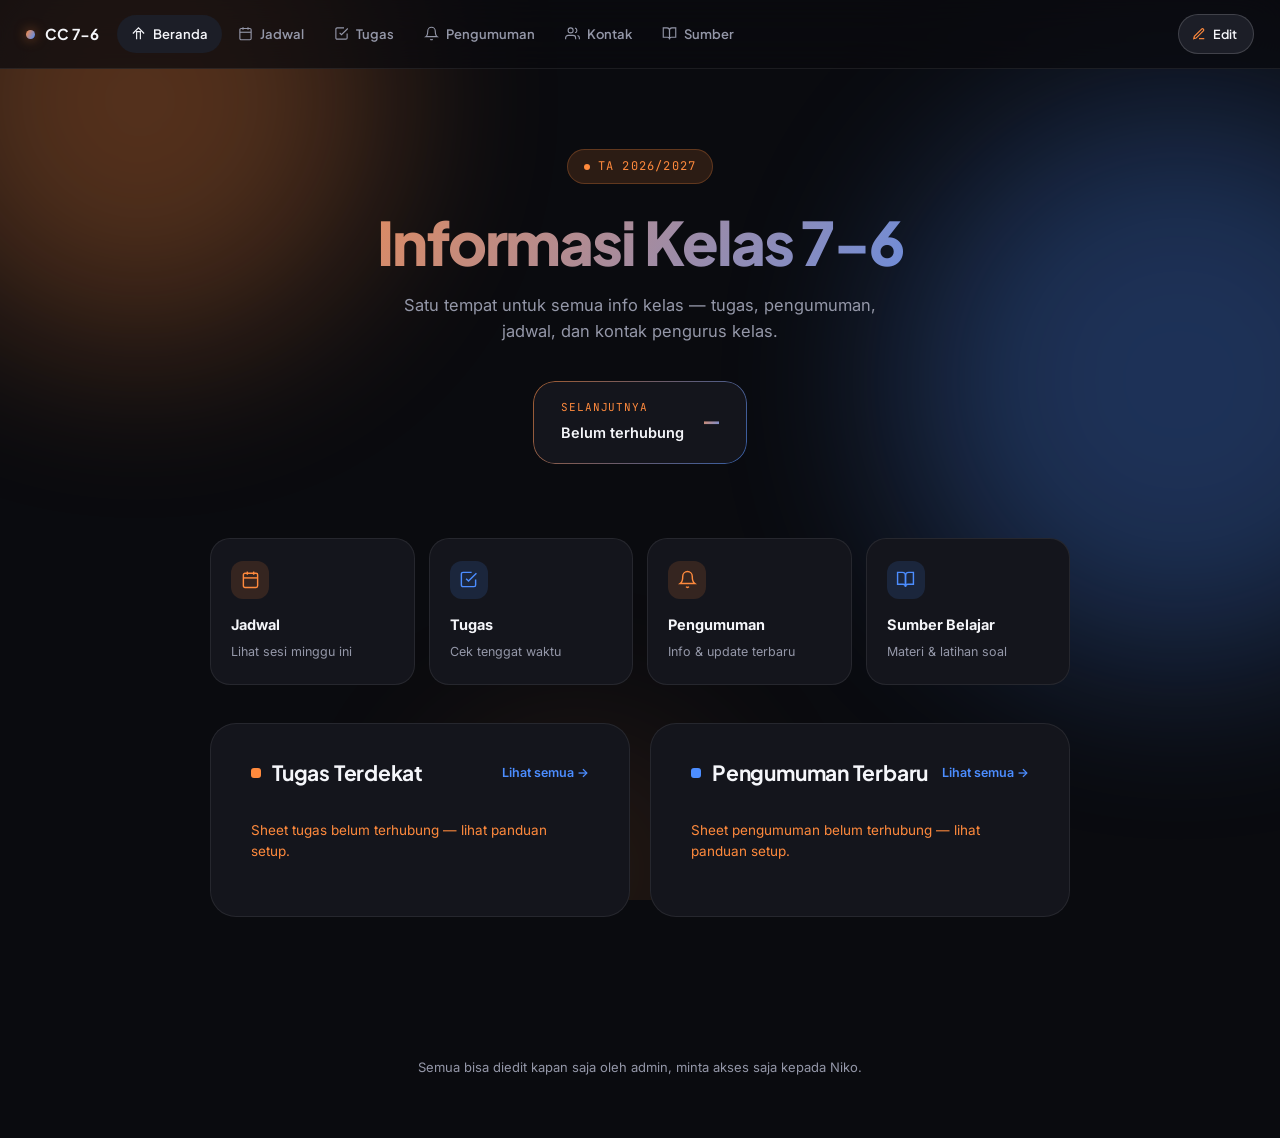
==== commit 7ee9b33c: "Update index.html" ====
--- a/index.html
+++ b/index.html
@@ -66,7 +66,7 @@
 
 </main>
 
-<footer>Dibuat oleh Niko — semua bisa diedit kapan saja oleh admin,minta akses saja kepada Niko.</footer>
+<footer>Semua bisa diedit kapan saja oleh admin, minta akses saja kepada Niko.</footer>
 
 <div class="modal-overlay" id="modal-overlay">
   <div class="modal">
